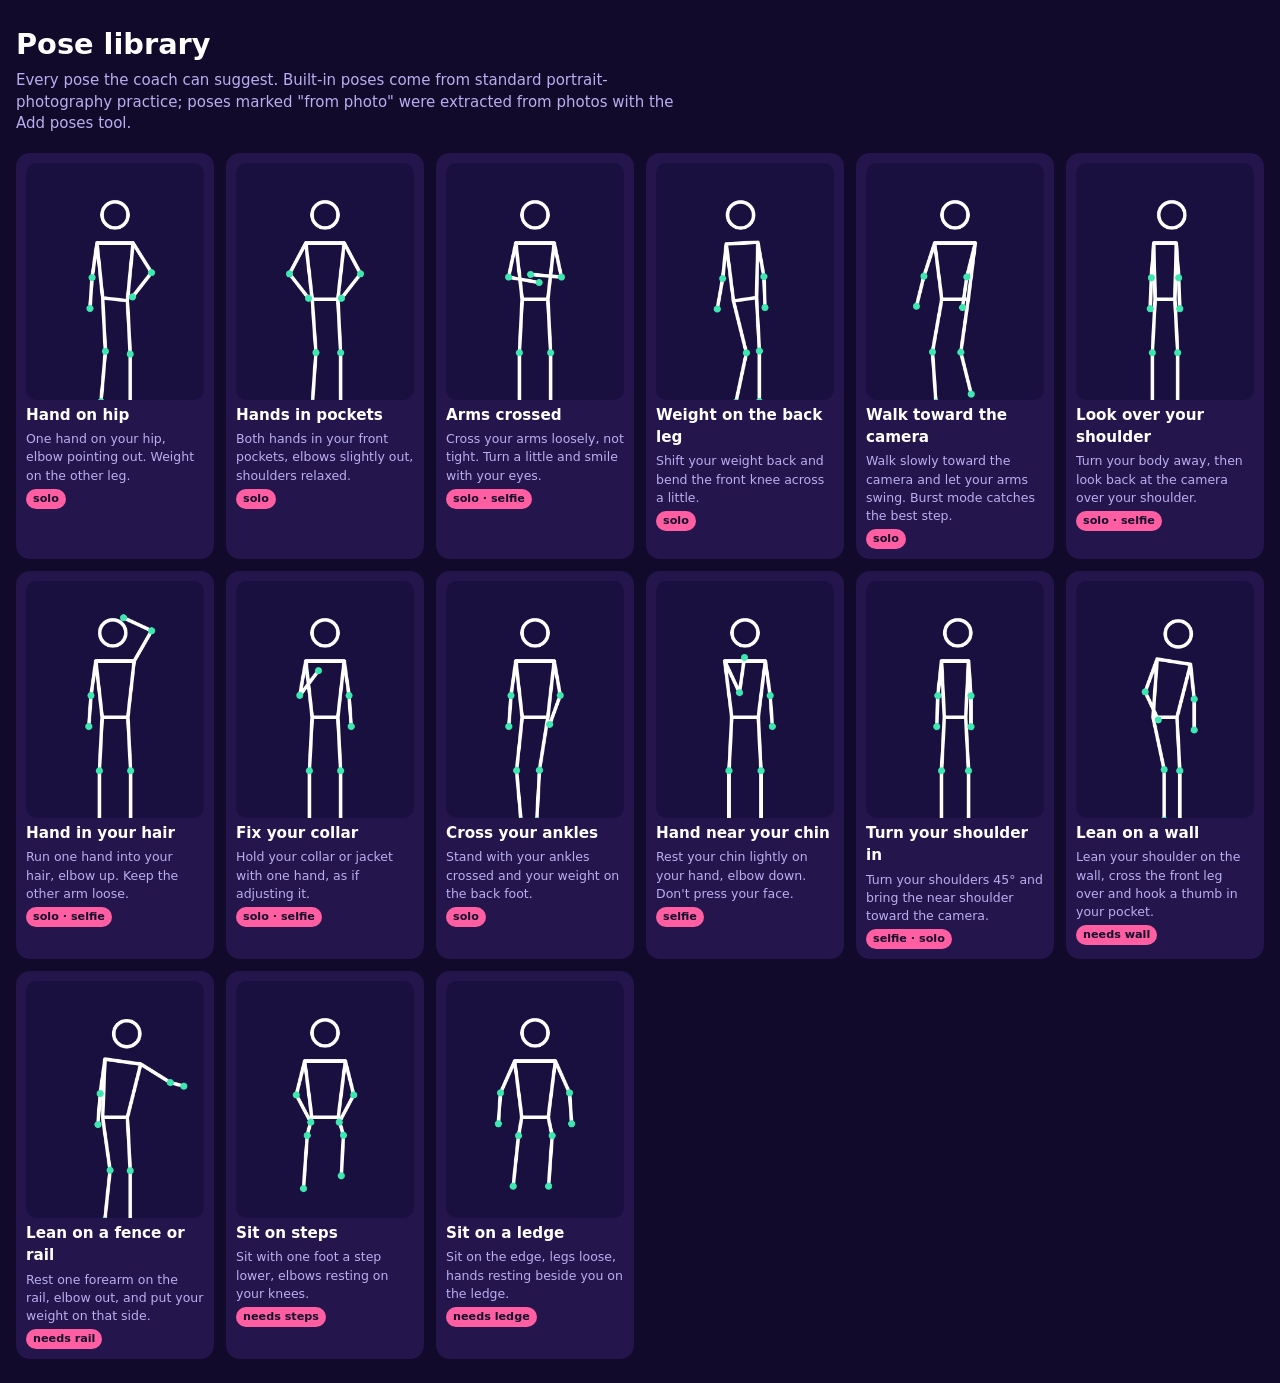
==== tools/poses.html @ 1814cedb "Add a pose library, pose suggestions and a crowd score - 15 proven poses written as joint angles; th" ====
<!doctype html>
<html lang="en">
<head>
<meta charset="utf-8">
<meta name="viewport" content="width=device-width, initial-scale=1">
<title>Pose Library</title>
<style>
  :root { --bg: #120a2b; --card: #24164d; --fg: #fff; --muted: #b9aef0; --mint: #3ee6b0; --pink: #ff5fa2; color-scheme: dark; }
  body { margin: 0; background: var(--bg); color: var(--fg); font: 15px/1.45 Rubik, system-ui, sans-serif; padding: 24px max(16px, env(safe-area-inset-left)); }
  h1 { margin: 0 0 4px; font-size: 1.8rem; }
  p { margin: 0 0 18px; color: var(--muted); max-width: 70ch; }
  .grid { display: grid; grid-template-columns: repeat(auto-fill, minmax(170px, 1fr)); gap: 12px; }
  .card { background: var(--card); border-radius: 14px; padding: 10px; display: flex; flex-direction: column; gap: 4px; }
  canvas { width: 100%; aspect-ratio: 3 / 4; background: #1a1040; border-radius: 10px; }
  b { font-size: .95rem; }
  small { color: var(--muted); }
  .tag { align-self: flex-start; font-size: .7rem; font-weight: 700; padding: 2px 7px; border-radius: 999px; background: var(--pink); color: #120a2b; }
  .tag.src { background: var(--mint); }
</style>
</head>
<body>
<h1>Pose library</h1>
<p>Every pose the coach can suggest. Built-in poses come from standard portrait-photography practice; poses marked "from photo" were extracted from photos with the Add poses tool.</p>
<div class="grid" id="grid"></div>
<script type="module">
import { allPoses, loadExtraPoses } from "../js/poses.js";
const BONES = [[11, 12], [11, 13], [13, 15], [12, 14], [14, 16], [11, 23], [12, 24], [23, 24], [23, 25], [25, 27], [24, 26], [26, 28]];
await loadExtraPoses();
const grid = document.getElementById("grid");
for (const p of allPoses()) {
  const card = document.createElement("div"); card.className = "card";
  const c = document.createElement("canvas"); c.width = 300; c.height = 400;
  const g = c.getContext("2d");
  const S = 95, ox = 150, oy = 230; // torso length in px, hip centre
  const P = (j) => [ox + p.kp[j].x * S, oy + p.kp[j].y * S];
  g.strokeStyle = "#fff"; g.lineWidth = 6; g.lineCap = "round";
  g.beginPath();
  for (const [a, b] of BONES) if (p.kp[a] && p.kp[b]) { g.moveTo(...P(a)); g.lineTo(...P(b)); }
  g.stroke();
  if (p.kp[0]) { g.beginPath(); g.arc(...P(0), 22, 0, Math.PI * 2); g.stroke(); }
  g.fillStyle = "#3ee6b0";
  for (const j of [13, 14, 15, 16, 25, 26, 27, 28]) if (p.kp[j]) { g.beginPath(); g.arc(...P(j), 6, 0, Math.PI * 2); g.fill(); }
  card.appendChild(c);
  const name = document.createElement("b"); name.textContent = p.name; card.appendChild(name);
  const how = document.createElement("small"); how.textContent = p.how; card.appendChild(how);
  const tag = document.createElement("span"); tag.className = "tag" + (p.source ? " src" : "");
  tag.textContent = p.source ? "from photo" : p.prop ? "needs " + p.prop : p.modes.join(" · ");
  card.appendChild(tag);
  grid.appendChild(card);
}
</script>
</body>
</html>
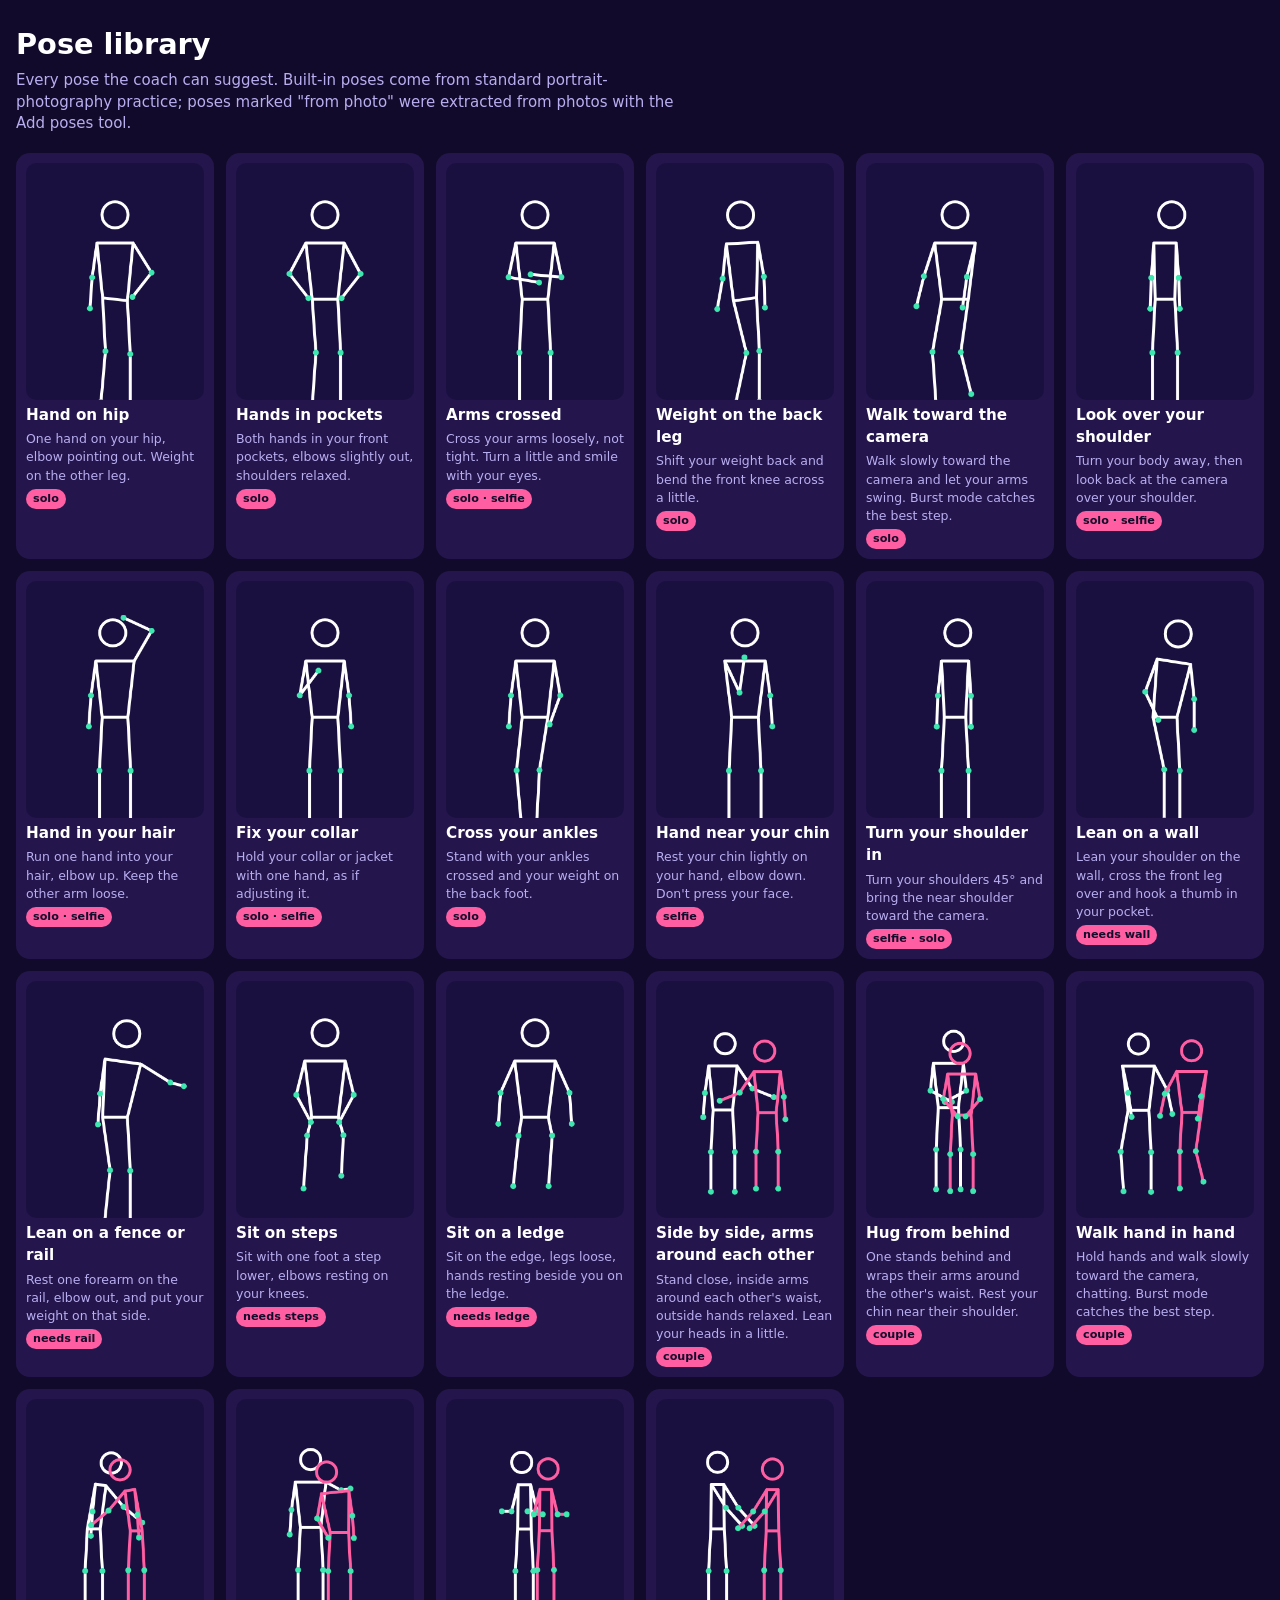
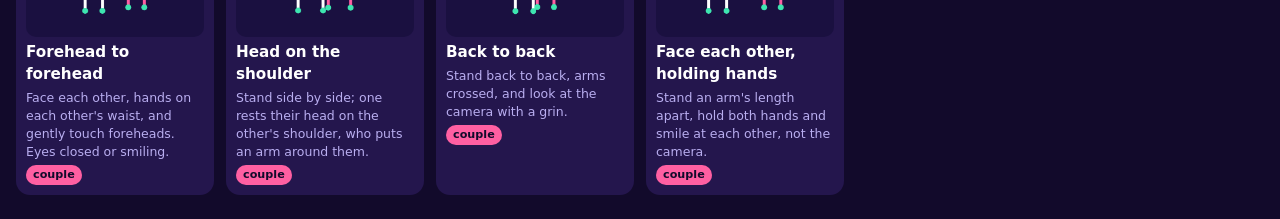
==== commit 2bf008f5: "Add Couple mode and a ghost outline in the frame before you shoot - Couple mode tracks two people; 7" ====
--- a/tools/poses.html
+++ b/tools/poses.html
@@ -31,15 +31,18 @@
   const card = document.createElement("div"); card.className = "card";
   const c = document.createElement("canvas"); c.width = 300; c.height = 400;
   const g = c.getContext("2d");
-  const S = 95, ox = 150, oy = 230; // torso length in px, hip centre
-  const P = (j) => [ox + p.kp[j].x * S, oy + p.kp[j].y * S];
-  g.strokeStyle = "#fff"; g.lineWidth = 6; g.lineCap = "round";
-  g.beginPath();
-  for (const [a, b] of BONES) if (p.kp[a] && p.kp[b]) { g.moveTo(...P(a)); g.lineTo(...P(b)); }
-  g.stroke();
-  if (p.kp[0]) { g.beginPath(); g.arc(...P(0), 22, 0, Math.PI * 2); g.stroke(); }
-  g.fillStyle = "#3ee6b0";
-  for (const j of [13, 14, 15, 16, 25, 26, 27, 28]) if (p.kp[j]) { g.beginPath(); g.arc(...P(j), 6, 0, Math.PI * 2); g.fill(); }
+  const two = p.people.length > 1;
+  const S = two ? 72 : 95, ox = 150, oy = two ? 220 : 230; // torso length in px, hip centre
+  p.people.forEach((kp, i) => {
+    const P = (j) => [ox + kp[j].x * S, oy + kp[j].y * S];
+    g.strokeStyle = i ? "#ff5fa2" : "#fff"; g.lineWidth = 5; g.lineCap = "round";
+    g.beginPath();
+    for (const [a, b] of BONES) if (kp[a] && kp[b]) { g.moveTo(...P(a)); g.lineTo(...P(b)); }
+    g.stroke();
+    if (kp[0]) { g.beginPath(); g.arc(...P(0), two ? 17 : 22, 0, Math.PI * 2); g.stroke(); }
+    g.fillStyle = "#3ee6b0";
+    for (const j of [13, 14, 15, 16, 25, 26, 27, 28]) if (kp[j]) { g.beginPath(); g.arc(...P(j), 5, 0, Math.PI * 2); g.fill(); }
+  });
   card.appendChild(c);
   const name = document.createElement("b"); name.textContent = p.name; card.appendChild(name);
   const how = document.createElement("small"); how.textContent = p.how; card.appendChild(how);
